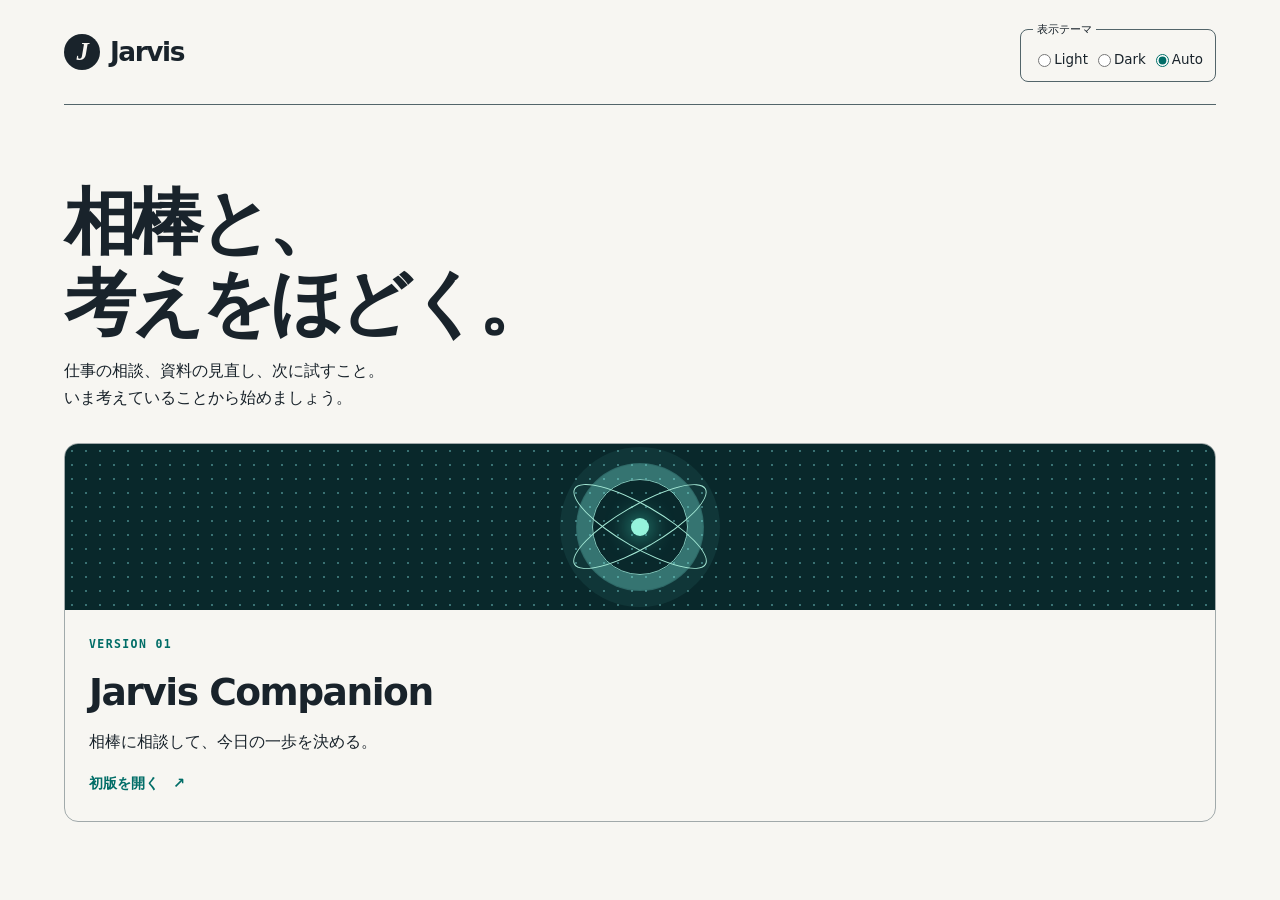
==== site/index.html @ 25312fcb "feat: publish Jarvis Companion first edition" ====
<!doctype html>
<html lang="ja">
<head>
  <meta charset="utf-8">
  <meta name="viewport" content="width=device-width, initial-scale=1">
  <title>Jarvis | ワークスペース</title>
  <link rel="stylesheet" href="./shared/theme.css">
  <link rel="stylesheet" href="./portal.css">
  <script src="./shared/theme.js"></script>
</head>
<body>
  <header><span class="brand"><i aria-hidden="true">J</i> Jarvis</span>
    <fieldset class="theme-picker"><legend>表示テーマ</legend>
      <label><input type="radio" name="jarvis-theme" value="light">Light</label>
      <label><input type="radio" name="jarvis-theme" value="dark">Dark</label>
      <label><input type="radio" name="jarvis-theme" value="auto" checked>Auto</label>
    </fieldset>
  </header>
  <main>
    <section class="intro"><h1>相棒と、<br>考えをほどく。</h1><p>仕事の相談、資料の見直し、次に試すこと。<br>いま考えていることから始めましょう。</p></section>
    <section class="versions" aria-label="ワークスペースを選ぶ">
      <a class="card" href="./v1/"><div class="art" aria-hidden="true"><div class="orbit"><b></b></div></div><div class="caption"><span>VERSION 01</span><h2>Jarvis Companion</h2><p>相棒に相談して、今日の一歩を決める。</p><strong>初版を開く　↗</strong></div></a>
      <!-- VERSION-TWO -->
    </section>
  </main>
</body></html>
---- site/shared/theme.css ----
:root {
  color-scheme: light dark;
  --paper: light-dark(#f7f6f2, #161a1d);
  --ink: light-dark(#19232b, #eef2ed);
  --line: light-dark(#53656a, #9aa7aa);
  --accent: light-dark(#006d67, #76ddd0);
  background: var(--paper);
  color: var(--ink);
}
:root[data-theme="light"] { color-scheme: light; }
:root[data-theme="dark"] { color-scheme: dark; }
.theme-picker { display: flex; flex-wrap: wrap; gap: .75rem; width: fit-content; border: 1px solid var(--line); border-radius: .5rem; }
.theme-picker label { display: inline-flex; align-items: center; min-height: 44px; cursor: pointer; }
.theme-picker input { accent-color: var(--accent); }
:focus-visible { outline: 2px solid var(--accent); outline-offset: 3px; }
---- site/portal.css ----
* { box-sizing: border-box }
body { margin: auto; max-width: 1280px; padding: 0 clamp(18px,5vw,72px) 64px; font: 1rem/1.65 system-ui,"Yu Gothic",sans-serif }
header,.brand { display:flex;align-items:center }
header { justify-content:space-between;padding:22px 0;border-bottom:1px solid var(--line);gap:10px;flex-wrap:wrap }
.brand { gap:10px;font:bold 1.65rem/1 system-ui;letter-spacing:-.055em }
.brand i { display:grid;place-items:center;border-radius:50%;background:var(--ink);color:var(--paper);width:36px;height:36px;font:italic 700 25px Georgia }
.theme-picker { margin:0;padding:0 12px;gap:5px;font: .84rem system-ui }
.theme-picker legend { padding:0 4px;font-size:.7rem }
.intro { margin:clamp(35px,6vw,80px) 0 32px }
.intro h1 { margin:0;font-size:clamp(2.65rem,5.6vw,5.25rem);letter-spacing:-.065em;line-height:1.13 }
.intro p,.caption p { margin:.9em 0 }
.versions { display:grid;grid-template-columns:repeat(auto-fit,minmax(min(100%,330px),1fr));gap:18px }
.card { display:block;overflow:hidden;border:1px solid color-mix(in srgb,var(--line) 52%,transparent);border-radius:14px;color:inherit;text-decoration:none }
.card:hover { border-color:var(--accent) }
.art { height:clamp(120px,13vw,175px);background-color:#09282b;background-image:radial-gradient(#397173 1px,transparent 1px);background-size:14px 14px;display:grid;place-items:center;overflow:hidden }
.orbit { width:96px;aspect-ratio:1;border:1px solid #83cbbf;border-radius:50%;display:grid;place-items:center;position:relative;box-shadow:0 0 0 15px #78e6dc18,0 0 0 16px #78e6dc48,0 0 0 32px #78e6dc12 }
.orbit:before,.orbit:after { content:"";position:absolute;width:160%;height:44%;border:1px solid #a5e9d6;border-radius:50%;transform:rotate(30deg) }
.orbit:after { transform:rotate(-30deg) }
.orbit b { width:18px;aspect-ratio:1;background:#95f4dc;border-radius:50%;box-shadow:0 0 25px #52ffdb }
.fold { background-color:#453121;background-image:repeating-linear-gradient(135deg,transparent 0 24px,#db9f6030 25px 26px) }
.fold b { display:block;width:100px;height:76px;clip-path:polygon(0 15%,43% 38%,92% 0,74% 48%,100% 73%,49% 65%,21% 100%,28% 54%);background:conic-gradient(from -55deg at 47% 54%,#b86737,#ffe1b2 25%,#bf7240 26%,#f3b681 70%,#905030 71%,#ffa268) }
.caption { padding:20px 24px 24px }.caption span { font:600 .72rem/1 ui-monospace,monospace;letter-spacing:.12em;color:var(--accent) }
.caption h2 { font-size:clamp(1.6rem,3vw,2.35rem);line-height:1.2;margin:.35em 0;letter-spacing:-.04em }
.caption strong { font-size:.9rem;color:var(--accent) }
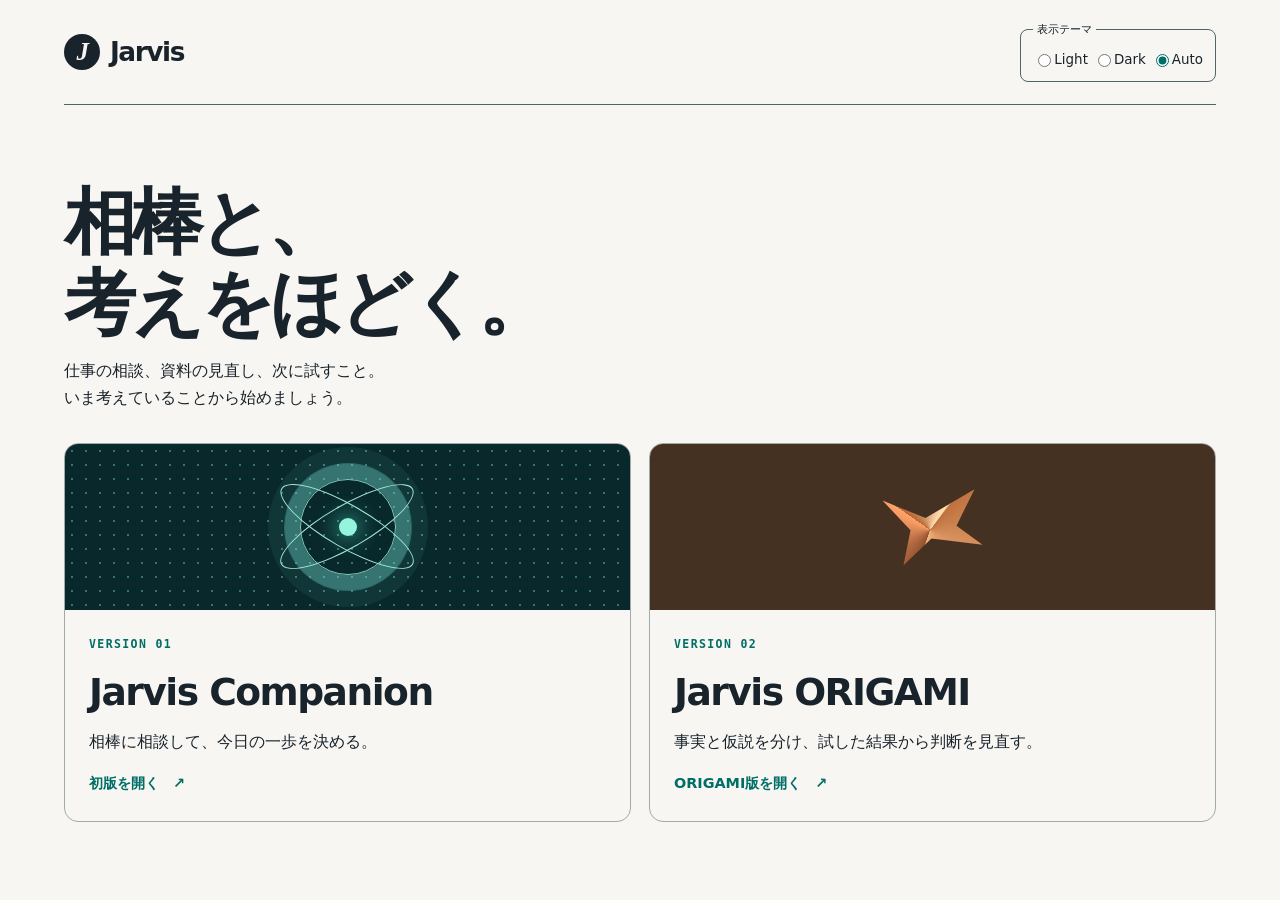
==== commit 73e42f3b: "feat: add ORIGAMI decision journal as a second edition" ====
--- a/site/index.html
+++ b/site/index.html
@@ -20,7 +20,8 @@
     <section class="intro"><h1>相棒と、<br>考えをほどく。</h1><p>仕事の相談、資料の見直し、次に試すこと。<br>いま考えていることから始めましょう。</p></section>
     <section class="versions" aria-label="ワークスペースを選ぶ">
       <a class="card" href="./v1/"><div class="art" aria-hidden="true"><div class="orbit"><b></b></div></div><div class="caption"><span>VERSION 01</span><h2>Jarvis Companion</h2><p>相棒に相談して、今日の一歩を決める。</p><strong>初版を開く　↗</strong></div></a>
-      <!-- VERSION-TWO -->
+      <a class="card" href="./v2/"><div class="art fold" aria-hidden="true"><b></b></div><div class="caption"><span>VERSION 02</span><h2>Jarvis ORIGAMI</h2><p>事実と仮説を分け、試した結果から判断を見直す。</p><strong>ORIGAMI版を開く　↗</strong></div></a>
     </section>
   </main>
 </body></html>
+
